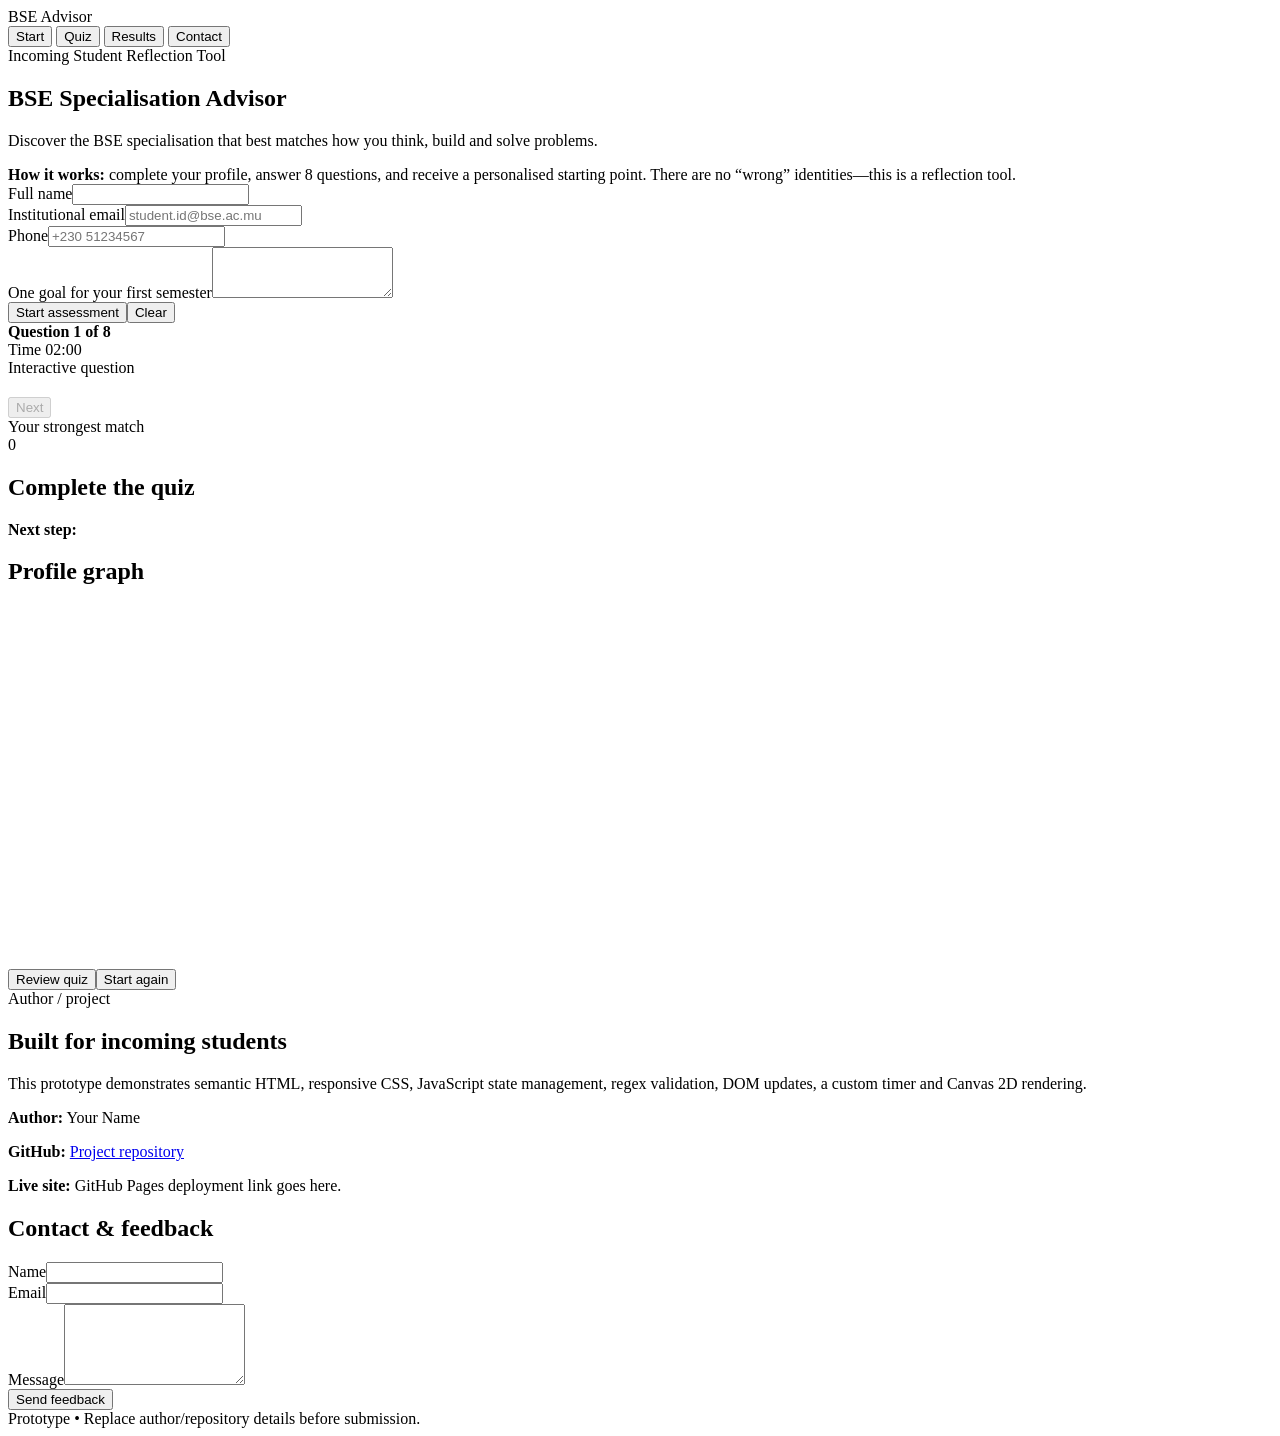
==== indexse.html @ f3c39a9b "created the trial files and folder" ====
<!doctype html>
<html lang="en">
<head>
<meta charset="utf-8">
<meta name="viewport" content="width=device-width,initial-scale=1">
<meta name="description" content="Discover the BSE specialisation that best matches how you think, build and solve problems.">
<title>BSE Specialisation Advisor</title>
<link rel="stylesheet" href="styles.css">
</head>
<body>
<div class="app-shell">
<header>
  <div class="nav">
    <div class="brand">BSE Advisor</div>
    <div class="nav-actions">
      <button data-nav="landing" class="active" onclick="showView('landing')">Start</button>
      <button data-nav="quiz" onclick="showView('quiz')">Quiz</button>
      <button data-nav="results" onclick="showView('results')">Results</button>
      <button data-nav="contact" onclick="showView('contact')">Contact</button>
    </div>
  </div>
</header>

<main>
<section id="landing" class="view active">
  <div class="hero">
    <span class="kicker">Incoming Student Reflection Tool</span>
    <h1>BSE Specialisation Advisor</h1>
    <p class="muted">Discover the BSE specialisation that best matches how you think, build and solve problems.</p>
    <div class="notice"><strong>How it works:</strong> complete your profile, answer 8 questions, and receive a personalised starting point. There are no “wrong” identities—this is a reflection tool.</div>
    <form id="profileForm" novalidate>
      <div class="grid">
        <div class="field"><label for="name">Full name</label><input id="name" name="name" autocomplete="name"><span class="error-message"></span></div>
        <div class="field"><label for="email">Institutional email</label><input id="email" name="email" type="email" placeholder="student.id@bse.ac.mu"><span class="error-message"></span></div>
        <div class="field"><label for="phone">Phone</label><input id="phone" name="phone" placeholder="+230 51234567"><span class="error-message"></span></div>
        <div class="field"><label for="goal">One goal for your first semester</label><textarea id="goal" name="goal" rows="3"></textarea><span class="error-message"></span></div>
      </div>
      <div class="actions"><button class="btn" type="button" onclick="startQuiz()">Start assessment</button><button class="btn secondary" type="reset">Clear</button></div>
    </form>
  </div>
</section>

<section id="quiz" class="view">
  <div class="quiz-top"><div><strong id="qNumber">Question 1 of 8</strong><div class="progress"><span id="progressBar"></span></div></div><div class="timer">Time <span id="timer">02:00</span></div></div>
  <div id="timeoutWarning" class="notice" hidden><strong>Time expired.</strong> Your current answers will be submitted.</div>
  <article class="card">
    <span class="kicker">Interactive question</span>
    <h2 id="questionText"></h2>
    <div id="media"></div>
    <div id="options"></div>
    <div class="actions"><button id="nextBtn" class="btn" onclick="nextQuestion()" disabled>Next</button></div>
  </article>
</section>

<section id="results" class="view">
  <div class="grid">
    <article class="card result-card"><span class="kicker">Your strongest match</span><div id="resultScore" class="result-score">0</div><h2 id="resultTitle">Complete the quiz</h2><p id="resultFeedback"></p><p><strong>Next step:</strong> <span id="recommendation"></span></p><p id="timeoutResult" class="muted"></p></article>
    <article class="card"><h2>Profile graph</h2><canvas id="resultChart" width="760" height="360" aria-label="Canvas profile bar chart"></canvas></article>
  </div>
  <div class="actions"><button class="btn" onclick="showView('quiz')">Review quiz</button><button class="btn secondary" onclick="showView('landing')">Start again</button></div>
</section>

<section id="contact" class="view">
  <div class="grid">
    <article class="card"><span class="kicker">Author / project</span><h2>Built for incoming students</h2><p>This prototype demonstrates semantic HTML, responsive CSS, JavaScript state management, regex validation, DOM updates, a custom timer and Canvas 2D rendering.</p><p><strong>Author:</strong> Your Name</p><p><strong>GitHub:</strong> <a href="https://github.com/" target="_blank" rel="noopener">Project repository</a></p><p><strong>Live site:</strong> GitHub Pages deployment link goes here.</p></article>
    <form class="card" onsubmit="submitContact(event)" novalidate>
      <h2>Contact & feedback</h2>
      <div class="field"><label for="contactName">Name</label><input id="contactName" name="contactName"><span class="error-message"></span></div>
      <div class="field"><label for="contactEmail">Email</label><input id="contactEmail" name="contactEmail" type="email"><span class="error-message"></span></div>
      <div class="field"><label for="message">Message</label><textarea id="message" name="message" rows="5"></textarea><span class="error-message"></span></div>
      <button class="btn" type="submit">Send feedback</button>
      <p id="contactSuccess" class="notice" hidden>Thanks! Your feedback has been validated locally.</p>
    </form>
  </div>
</section>
</main>
<div class="footer">Prototype • Replace author/repository details before submission.</div>
</div>
<script src="script.js"></script>
</body>
</html>
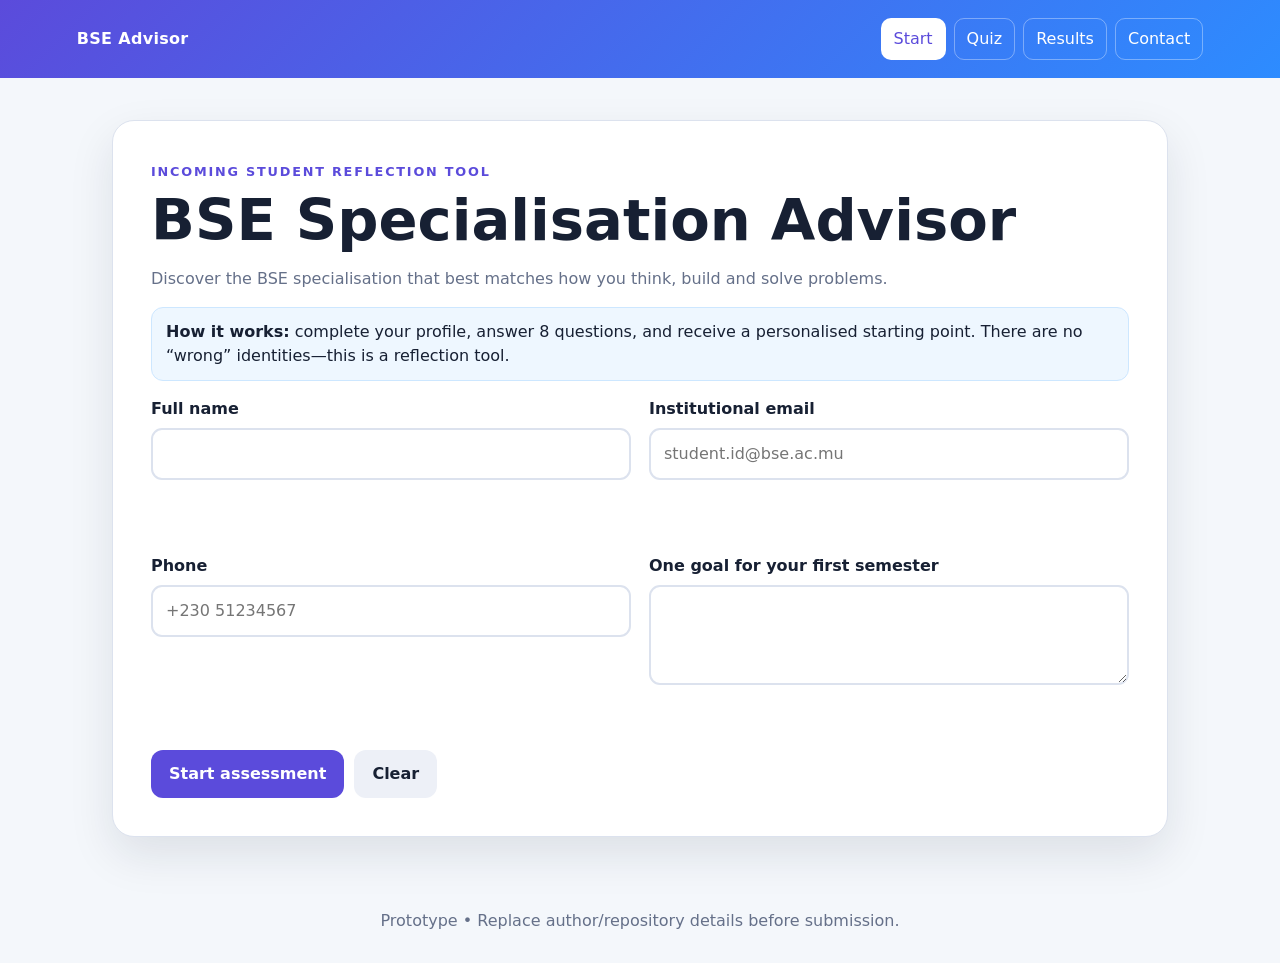
==== commit 674c3a65: "Update indexse.html" ====
--- a/indexse.html
+++ b/indexse.html
@@ -5,7 +5,7 @@
 <meta name="viewport" content="width=device-width,initial-scale=1">
 <meta name="description" content="Discover the BSE specialisation that best matches how you think, build and solve problems.">
 <title>BSE Specialisation Advisor</title>
-<link rel="stylesheet" href="styles.css">
+<link rel="stylesheet" href="stylese.css">
 </head>
 <body>
 <div class="app-shell">
@@ -76,6 +76,6 @@
 </main>
 <div class="footer">Prototype • Replace author/repository details before submission.</div>
 </div>
-<script src="script.js"></script>
+<script src="scriptse.js"></script>
 </body>
 </html>
--- a/stylese.css
+++ b/stylese.css
@@ -0,0 +1,62 @@
+
+/* ---------- Global layout and visual system ---------- */
+:root{
+  --ink:#172033; --muted:#657089; --paper:#ffffff; --bg:#f4f7fb;
+  --brand:#5b4bdb; --brand2:#19a974; --danger:#d83a56; --success:#198754;
+  --border:#dce2ee; --shadow:0 18px 45px rgba(23,32,51,.10);
+}
+*{box-sizing:border-box}
+body{margin:0;font-family:Inter,system-ui,-apple-system,Segoe UI,sans-serif;background:var(--bg);color:var(--ink);line-height:1.5}
+button,input,textarea{font:inherit}
+button{cursor:pointer}
+a{color:var(--brand)}
+.app-shell{min-height:100vh}
+header{background:linear-gradient(135deg,var(--brand),#2d8cff);color:#fff;padding:18px 6vw;position:sticky;top:0;z-index:10}
+.nav{display:flex;align-items:center;justify-content:space-between;gap:20px}
+.brand{font-weight:800;letter-spacing:.3px}
+.nav-actions{display:flex;gap:8px;flex-wrap:wrap}
+.nav button{background:transparent;color:#fff;border:1px solid rgba(255,255,255,.35);padding:8px 12px;border-radius:10px}
+.nav button.active,.nav button:hover{background:#fff;color:var(--brand)}
+main{max-width:1100px;margin:0 auto;padding:42px 22px}
+.view{display:none;animation:fade .25s ease}
+.view.active{display:block}
+@keyframes fade{from{opacity:0;transform:translateY(6px)}to{opacity:1;transform:none}}
+.hero,.card{background:var(--paper);border:1px solid var(--border);border-radius:22px;box-shadow:var(--shadow)}
+.hero{padding:38px}
+h1{font-size:clamp(2rem,5vw,3.6rem);line-height:1.05;margin:8px 0 14px}
+h2{margin-top:0}
+.kicker{font-size:.8rem;text-transform:uppercase;letter-spacing:.14em;font-weight:800;color:var(--brand)}
+.muted{color:var(--muted)}
+.grid{display:grid;grid-template-columns:repeat(2,minmax(0,1fr));gap:18px}
+.card{padding:24px}
+.field{margin:16px 0}
+label{display:block;font-weight:700;margin-bottom:7px}
+input,textarea,select{width:100%;padding:12px 13px;border:2px solid var(--border);border-radius:11px;background:#fff;outline:none}
+input:focus,textarea:focus{border-color:var(--brand)}
+.is-valid{border-color:var(--success)!important}
+.is-invalid{border-color:var(--danger)!important}
+.error-message{display:block;color:var(--danger);font-size:.84rem;min-height:20px;margin-top:4px}
+.btn{border:0;border-radius:12px;padding:12px 18px;font-weight:800;background:var(--brand);color:#fff}
+.btn.secondary{background:#edf0f7;color:var(--ink)}
+.btn.success{background:var(--success)}
+.btn:disabled{opacity:.5;cursor:not-allowed}
+.actions{display:flex;gap:10px;flex-wrap:wrap;margin-top:18px}
+.notice{padding:12px 14px;border-radius:12px;background:#eef7ff;border:1px solid #cde7ff}
+.quiz-top{display:flex;justify-content:space-between;gap:15px;align-items:center;flex-wrap:wrap;margin-bottom:18px}
+.progress{height:10px;background:#e8ecf5;border-radius:999px;overflow:hidden}
+.progress span{display:block;height:100%;width:0;background:linear-gradient(90deg,var(--brand),#2d8cff);transition:width .2s}
+.timer{font-weight:900;font-variant-numeric:tabular-nums;color:var(--brand)}
+.option{display:block;width:100%;text-align:left;border:2px solid var(--border);background:#fff;padding:14px;border-radius:13px;margin:10px 0}
+.option.selected{border-color:var(--brand);background:#f2f0ff}
+.option input{width:auto;margin-right:8px}
+.media-box{border-radius:18px;background:#111a2c;color:#fff;padding:20px;margin:18px 0}
+.hotspot{position:relative;max-width:720px;margin:auto;border-radius:18px;overflow:hidden;background:#e9eef8;aspect-ratio:16/8}
+.hotspot .zone{position:absolute;border:3px dashed rgba(255,255,255,.9);background:rgba(91,75,219,.18);border-radius:14px;color:#172033;font-weight:800}
+.hotspot .z1{left:5%;top:12%;width:20%;height:32%}.hotspot .z2{left:28%;top:12%;width:20%;height:32%}
+.hotspot .z3{left:51%;top:12%;width:20%;height:32%}.hotspot .z4{left:28%;top:52%;width:43%;height:32%}
+.result-score{font-size:3rem;font-weight:900;color:var(--brand)}
+.result-card{border-left:7px solid var(--brand)}
+canvas{width:100%;max-width:760px;height:360px;border:1px solid var(--border);border-radius:18px;background:#fff}
+.footer{text-align:center;color:var(--muted);padding:30px}
+@media(max-width:700px){.grid{grid-template-columns:1fr}.hero{padding:25px}main{padding:24px 14px}.nav{align-items:flex-start;flex-direction:column}}
+
